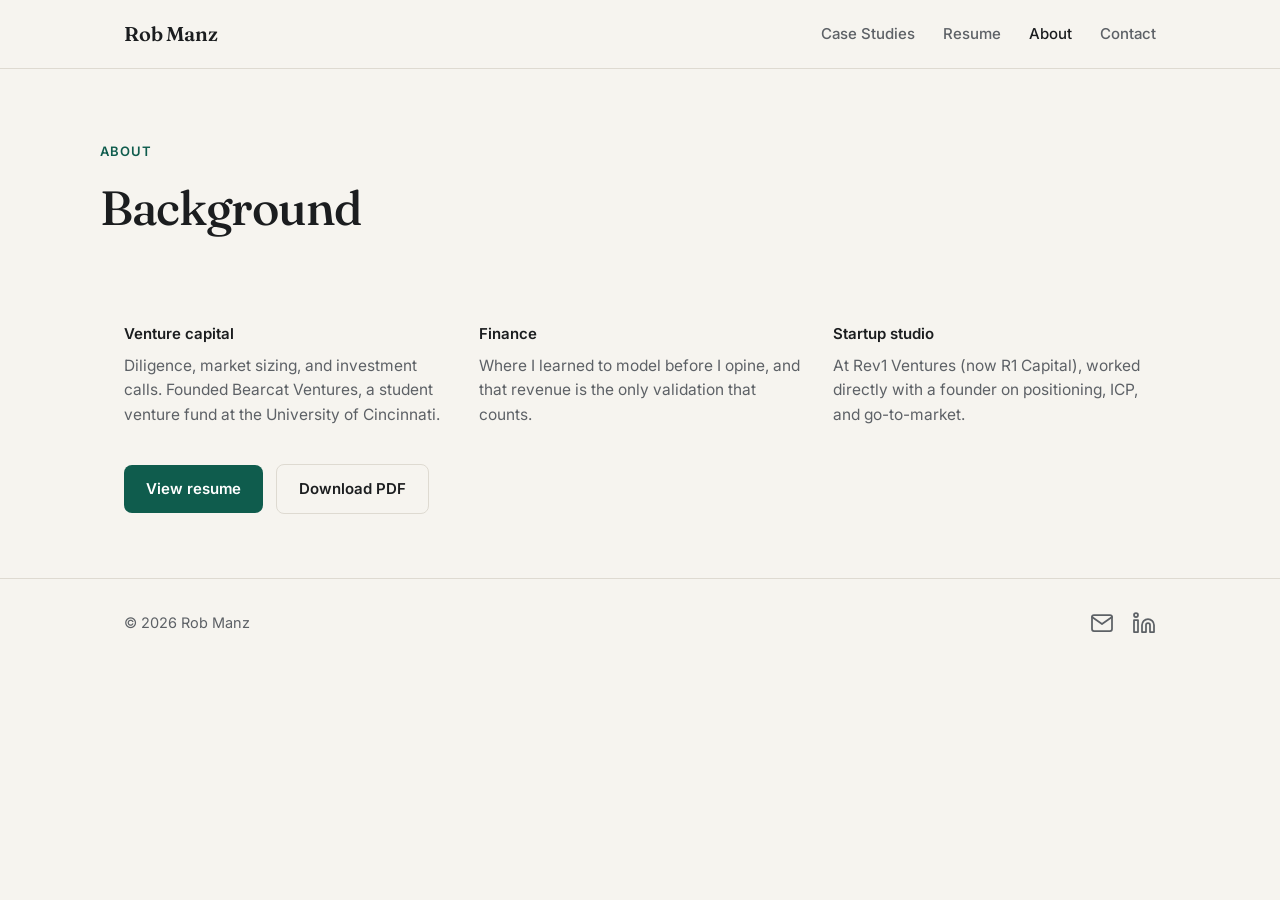
==== about.html @ a371ab64 "Revert design system revision Restore the previous design while keeping the separate pages.  Co-Auth" ====
<!doctype html>
<html lang="en">
<head>
  <meta charset="utf-8">
  <meta name="viewport" content="width=device-width, initial-scale=1">
  <title>About · Rob Manz</title>
  <meta name="description" content="About Rob Manz: venture capital, finance, and startup studio background.">
  <link rel="preconnect" href="https://fonts.googleapis.com">
  <link rel="preconnect" href="https://fonts.gstatic.com" crossorigin>
  <link href="https://fonts.googleapis.com/css2?family=Fraunces:opsz,wght@9..144,500;9..144,600&family=Inter:wght@400;500;600&display=swap" rel="stylesheet">
  <link rel="stylesheet" href="styles.css">
</head>
<body>

  <header>
    <nav class="wrap nav" aria-label="Main">
      <a class="logo" href="index.html">Rob Manz</a>
      <ul>
        <li><a href="case-studies.html">Case Studies</a></li>
        <li><a href="resume.html">Resume</a></li>
        <li><a href="about.html" aria-current="page">About</a></li>
        <li><a href="contact.html">Contact</a></li>
      </ul>
    </nav>
  </header>

  <main>
    <div class="wrap page-head">
      <p class="eyebrow">About</p>
      <h1>Background</h1>
    </div>

    <!-- 3. Background strip -->
    <section>
      <div class="wrap">
        <div class="bg-grid">
          <div>
            <h3>Venture capital</h3>
            <p>Diligence, market sizing, and investment calls. Founded Bearcat Ventures, a student venture fund at the University of Cincinnati.</p>
          </div>
          <div>
            <h3>Finance</h3>
            <p>Where I learned to model before I opine, and that revenue is the only validation that counts.</p>
          </div>
          <div>
            <h3>Startup studio</h3>
            <p>At Rev1 Ventures (now R1 Capital), worked directly with a founder on positioning, ICP, and go-to-market.</p>
          </div>
        </div>
        <a class="btn" href="resume.html">View resume</a>
        <a class="btn ghost" href="assets/rob-manz-resume.pdf">Download PDF</a>
      </div>
    </section>
  </main>

  <footer>
    <div class="wrap row">
      <span>© 2026 Rob Manz</span>
      <div class="links">
        <a href="mailto:manz.rob@gmail.com" aria-label="Email" title="Email">
          <svg viewBox="0 0 24 24" width="24" height="24" fill="none" stroke="currentColor" stroke-width="1.75" stroke-linecap="round" stroke-linejoin="round" aria-hidden="true"><path d="M4 4h16c1.1 0 2 .9 2 2v12c0 1.1-.9 2-2 2H4c-1.1 0-2-.9-2-2V6c0-1.1.9-2 2-2z"/><polyline points="22,6 12,13 2,6"/></svg>
        </a>
        <!-- TODO: replace with your LinkedIn URL -->
        <a href="https://www.linkedin.com/in/YOUR-HANDLE" aria-label="LinkedIn" title="LinkedIn">
          <svg viewBox="0 0 24 24" width="24" height="24" fill="none" stroke="currentColor" stroke-width="1.75" stroke-linecap="round" stroke-linejoin="round" aria-hidden="true"><path d="M16 8a6 6 0 0 1 6 6v7h-4v-7a2 2 0 0 0-2-2 2 2 0 0 0-2 2v7h-4v-7a6 6 0 0 1 6-6z"/><rect x="2" y="9" width="4" height="12"/><circle cx="4" cy="4" r="2"/></svg>
        </a>
      </div>
    </div>
  </footer>

</body>
</html>
---- styles.css ----
:root {
  --bg: #f6f4ef;
  --surface: #ffffff;
  --ink: #1b1d1f;
  --muted: #5d6166;
  --line: #dedad1;
  --accent: #0f5c4d;
  --accent-ink: #ffffff;
  --max: 1080px;
}
@media (prefers-color-scheme: dark) {
  :root:not([data-theme="light"]) {
    --bg: #131514;
    --surface: #1b1e1d;
    --ink: #ecebe6;
    --muted: #a3a7a4;
    --line: #2c302e;
    --accent: #5fc2a8;
    --accent-ink: #0d1412;
  }
}
:root[data-theme="dark"] {
  --bg: #131514;
  --surface: #1b1e1d;
  --ink: #ecebe6;
  --muted: #a3a7a4;
  --line: #2c302e;
  --accent: #5fc2a8;
  --accent-ink: #0d1412;
}

* { box-sizing: border-box; }
html { -webkit-text-size-adjust: 100%; }
body {
  margin: 0;
  background: var(--bg);
  color: var(--ink);
  font: 400 17px/1.6 "Inter", system-ui, -apple-system, sans-serif;
}
a { color: inherit; }
.wrap { max-width: var(--max); margin: 0 auto; padding: 0 24px; }

/* Header */
header { border-bottom: 1px solid var(--line); }
.nav { display: flex; align-items: center; justify-content: space-between; height: 68px; gap: 16px; }
.logo { font: 600 20px/1 "Fraunces", Georgia, serif; text-decoration: none; letter-spacing: -0.01em; }
.nav ul { display: flex; gap: 28px; list-style: none; margin: 0; padding: 0; }
.nav ul a { text-decoration: none; color: var(--muted); font-size: 15px; font-weight: 500; }
.nav ul a:hover { color: var(--ink); }

/* Hero */
.hero { padding: 96px 0 72px; }
.eyebrow { font-size: 13px; font-weight: 600; letter-spacing: 0.08em; text-transform: uppercase; color: var(--accent); margin: 0 0 20px; }
h1 {
  font: 500 clamp(36px, 6vw, 60px)/1.08 "Fraunces", Georgia, serif;
  letter-spacing: -0.02em;
  margin: 0 0 28px;
  max-width: 17ch;
}
.lede { font-size: 19px; color: var(--muted); max-width: 60ch; margin: 0; }

/* Sections */
section { padding: 64px 0; border-top: 1px solid var(--line); }
.section-head { display: flex; align-items: baseline; justify-content: space-between; gap: 16px; margin-bottom: 32px; }
h2 { font: 500 28px/1.2 "Fraunces", Georgia, serif; letter-spacing: -0.01em; margin: 0; }
.see-all { font-size: 15px; font-weight: 500; color: var(--accent); text-decoration: none; white-space: nowrap; }

/* Case study cards */
.cards { display: grid; grid-template-columns: repeat(3, 1fr); gap: 20px; }
.card {
  display: flex; flex-direction: column;
  background: var(--surface);
  border: 1px solid var(--line);
  border-radius: 10px;
  padding: 28px 24px 24px;
  text-decoration: none;
  transition: border-color .15s, transform .15s;
}
.card:hover { border-color: var(--accent); transform: translateY(-2px); }
.card .tag { font-size: 12px; font-weight: 600; letter-spacing: 0.06em; text-transform: uppercase; color: var(--muted); margin-bottom: 14px; }
.card h3 { font: 600 21px/1.25 "Fraunces", Georgia, serif; margin: 0 0 12px; }
.card p { color: var(--muted); font-size: 15.5px; margin: 0 0 24px; flex: 1; }
.card .more { font-size: 15px; font-weight: 600; color: var(--accent); }

/* Background strip */
.bg-grid { display: grid; grid-template-columns: repeat(3, 1fr); gap: 32px; margin-bottom: 36px; }
.bg-grid h3 { font-size: 15px; font-weight: 600; margin: 0 0 8px; }
.bg-grid p { color: var(--muted); font-size: 15.5px; margin: 0; }
.btn {
  display: inline-block;
  background: var(--accent); color: var(--accent-ink);
  font-weight: 600; font-size: 15px;
  padding: 12px 22px; border-radius: 8px;
  text-decoration: none;
}
.btn.ghost { background: transparent; color: var(--ink); border: 1px solid var(--line); margin-left: 8px; }

/* CTA */
.cta { text-align: left; }
.cta h2 { font-size: clamp(28px, 4vw, 40px); max-width: 22ch; margin-bottom: 16px; }
.cta p { color: var(--muted); margin: 0 0 28px; max-width: 52ch; }

/* Footer */
footer { border-top: 1px solid var(--line); padding: 32px 0 48px; color: var(--muted); font-size: 14.5px; }
footer .row { display: flex; justify-content: space-between; gap: 16px; flex-wrap: wrap; }
footer a { text-decoration: none; }
footer a:hover { color: var(--ink); }
footer .row { align-items: center; }
footer .links { display: flex; gap: 18px; align-items: center; }
footer .links a { display: inline-flex; width: 24px; height: 24px; }
footer .links a svg { width: 100%; height: 100%; display: block; }

@media (max-width: 820px) {
  .cards, .bg-grid { grid-template-columns: 1fr; }
  .hero { padding: 64px 0 48px; }
}
@media (max-width: 560px) {
  .wrap { padding: 0 16px; }
  .nav { height: auto; padding: 16px 0; flex-direction: column; align-items: flex-start; gap: 12px; }
  .nav ul { gap: 18px; flex-wrap: wrap; }
  .btn.ghost { margin: 12px 0 0; }
}

/* Page intro (non-home pages) */
.page-head { padding: 72px 0 8px; }
.page-head h1 { font-size: clamp(32px, 5vw, 48px); margin-bottom: 16px; max-width: 22ch; }
.page-head + section { border-top: 0; }
.nav ul a[aria-current="page"] { color: var(--ink); }
.home-links { margin-top: 36px; }
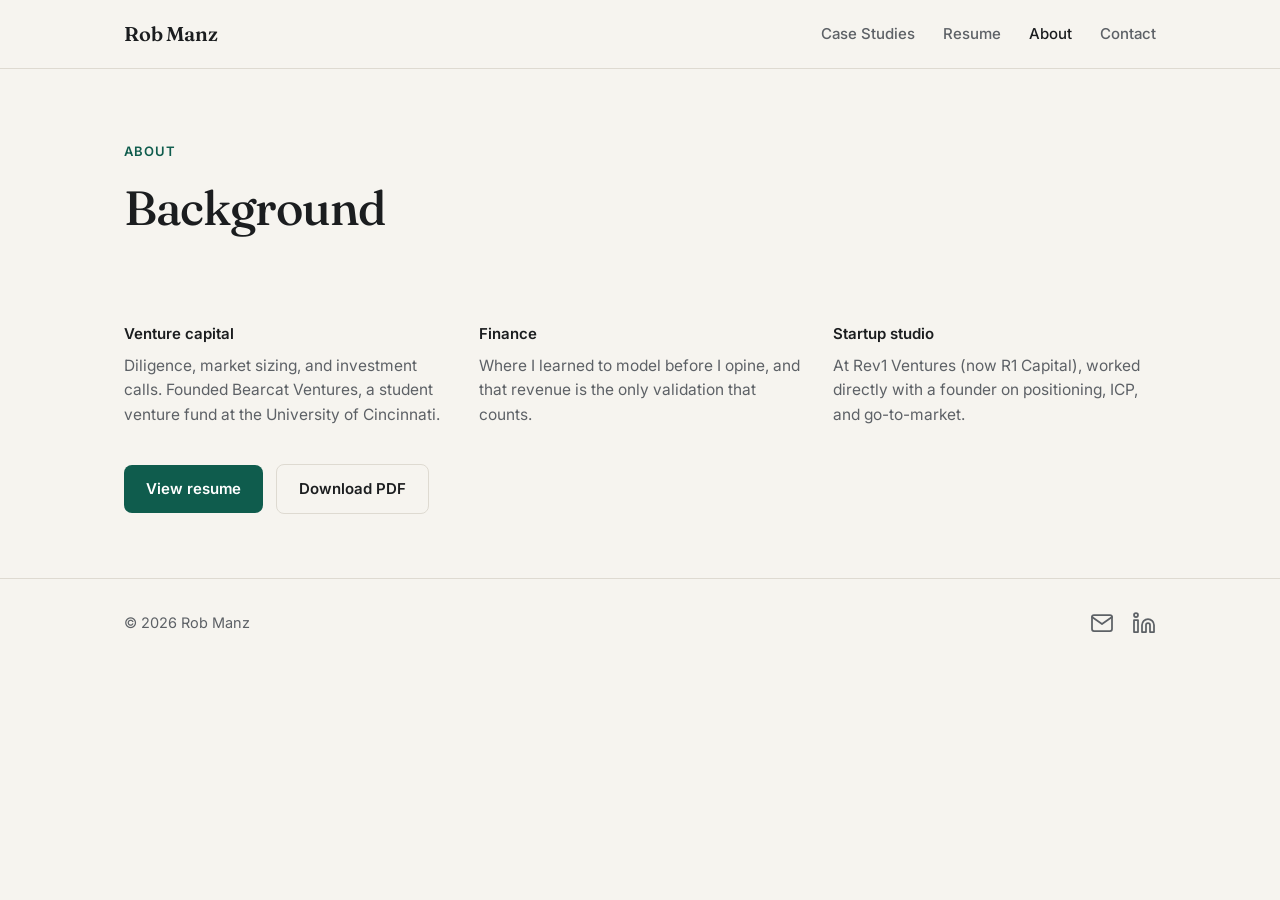
==== commit 739d7ec0: "Point email links to info@robmanz.com Co-Authored-By: Claude Opus 5.5 <noreply@anthropic.com> Claude" ====
--- a/about.html
+++ b/about.html
@@ -57,7 +57,7 @@
     <div class="wrap row">
       <span>© 2026 Rob Manz</span>
       <div class="links">
-        <a href="mailto:manz.rob@gmail.com" aria-label="Email" title="Email">
+        <a href="mailto:info@robmanz.com" aria-label="Email" title="Email">
           <svg viewBox="0 0 24 24" width="24" height="24" fill="none" stroke="currentColor" stroke-width="1.75" stroke-linecap="round" stroke-linejoin="round" aria-hidden="true"><path d="M4 4h16c1.1 0 2 .9 2 2v12c0 1.1-.9 2-2 2H4c-1.1 0-2-.9-2-2V6c0-1.1.9-2 2-2z"/><polyline points="22,6 12,13 2,6"/></svg>
         </a>
         <!-- TODO: replace with your LinkedIn URL -->
--- a/styles.css
+++ b/styles.css
@@ -49,7 +49,7 @@
 .nav ul a:hover { color: var(--ink); }
 
 /* Hero */
-.hero { padding: 96px 0 72px; }
+.hero { padding-block: 96px 72px; }
 .eyebrow { font-size: 13px; font-weight: 600; letter-spacing: 0.08em; text-transform: uppercase; color: var(--accent); margin: 0 0 20px; }
 h1 {
   font: 500 clamp(36px, 6vw, 60px)/1.08 "Fraunces", Georgia, serif;
@@ -112,17 +112,17 @@
 
 @media (max-width: 820px) {
   .cards, .bg-grid { grid-template-columns: 1fr; }
-  .hero { padding: 64px 0 48px; }
+  .hero { padding-block: 64px 48px; }
 }
 @media (max-width: 560px) {
   .wrap { padding: 0 16px; }
-  .nav { height: auto; padding: 16px 0; flex-direction: column; align-items: flex-start; gap: 12px; }
+  .nav { height: auto; padding-block: 16px; flex-direction: column; align-items: flex-start; gap: 12px; }
   .nav ul { gap: 18px; flex-wrap: wrap; }
   .btn.ghost { margin: 12px 0 0; }
 }
 
 /* Page intro (non-home pages) */
-.page-head { padding: 72px 0 8px; }
+.page-head { padding-block: 72px 8px; }
 .page-head h1 { font-size: clamp(32px, 5vw, 48px); margin-bottom: 16px; max-width: 22ch; }
 .page-head + section { border-top: 0; }
 .nav ul a[aria-current="page"] { color: var(--ink); }
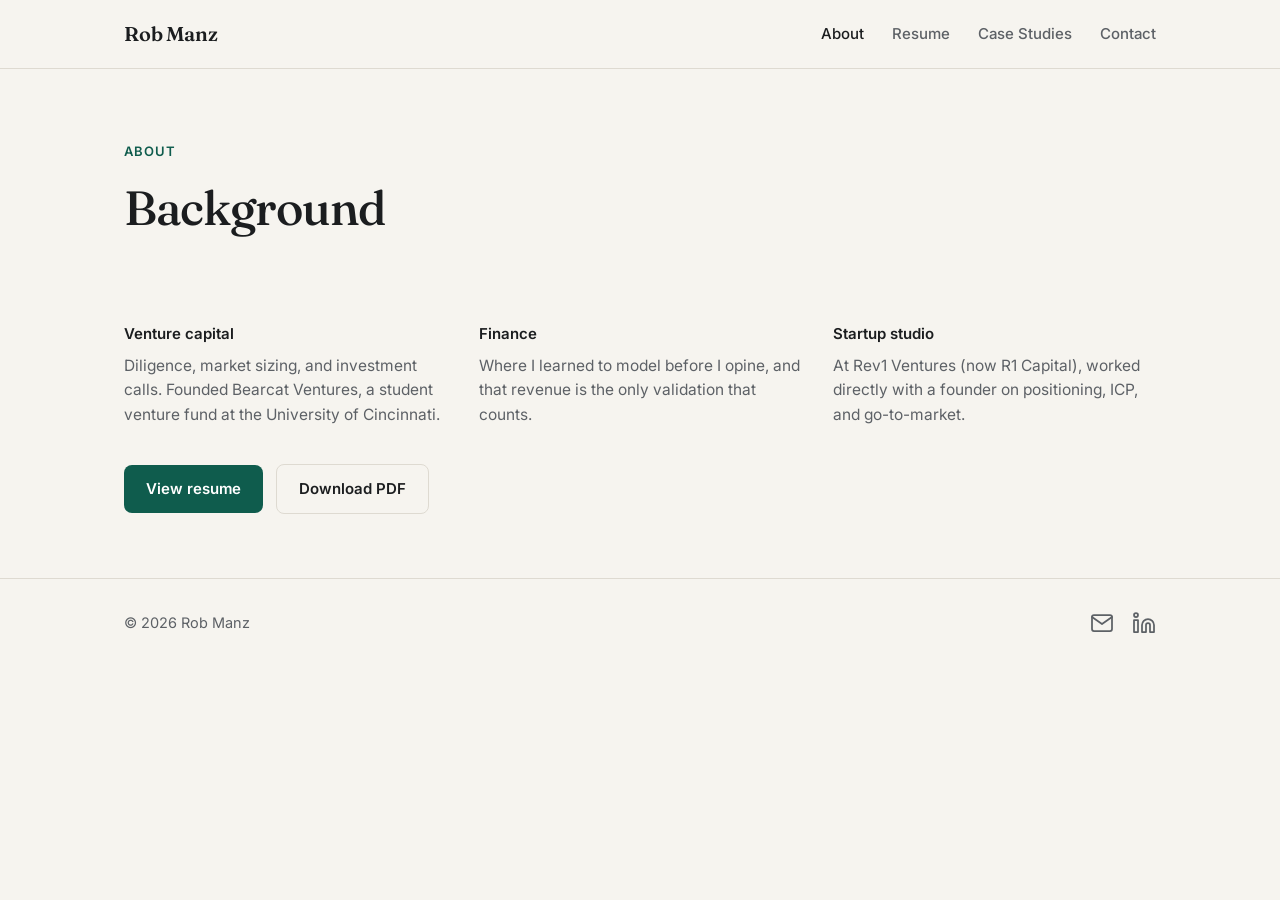
==== commit 6c38b2b3: "Reorder nav: About, Resume, Case Studies, Contact Co-Authored-By: Claude Opus 5.5 <noreply@anthropic" ====
--- a/about.html
+++ b/about.html
@@ -16,9 +16,9 @@
     <nav class="wrap nav" aria-label="Main">
       <a class="logo" href="index.html">Rob Manz</a>
       <ul>
+        <li><a href="about.html" aria-current="page">About</a></li>
+        <li><a href="resume.html">Resume</a></li>
         <li><a href="case-studies.html">Case Studies</a></li>
-        <li><a href="resume.html">Resume</a></li>
-        <li><a href="about.html" aria-current="page">About</a></li>
         <li><a href="contact.html">Contact</a></li>
       </ul>
     </nav>
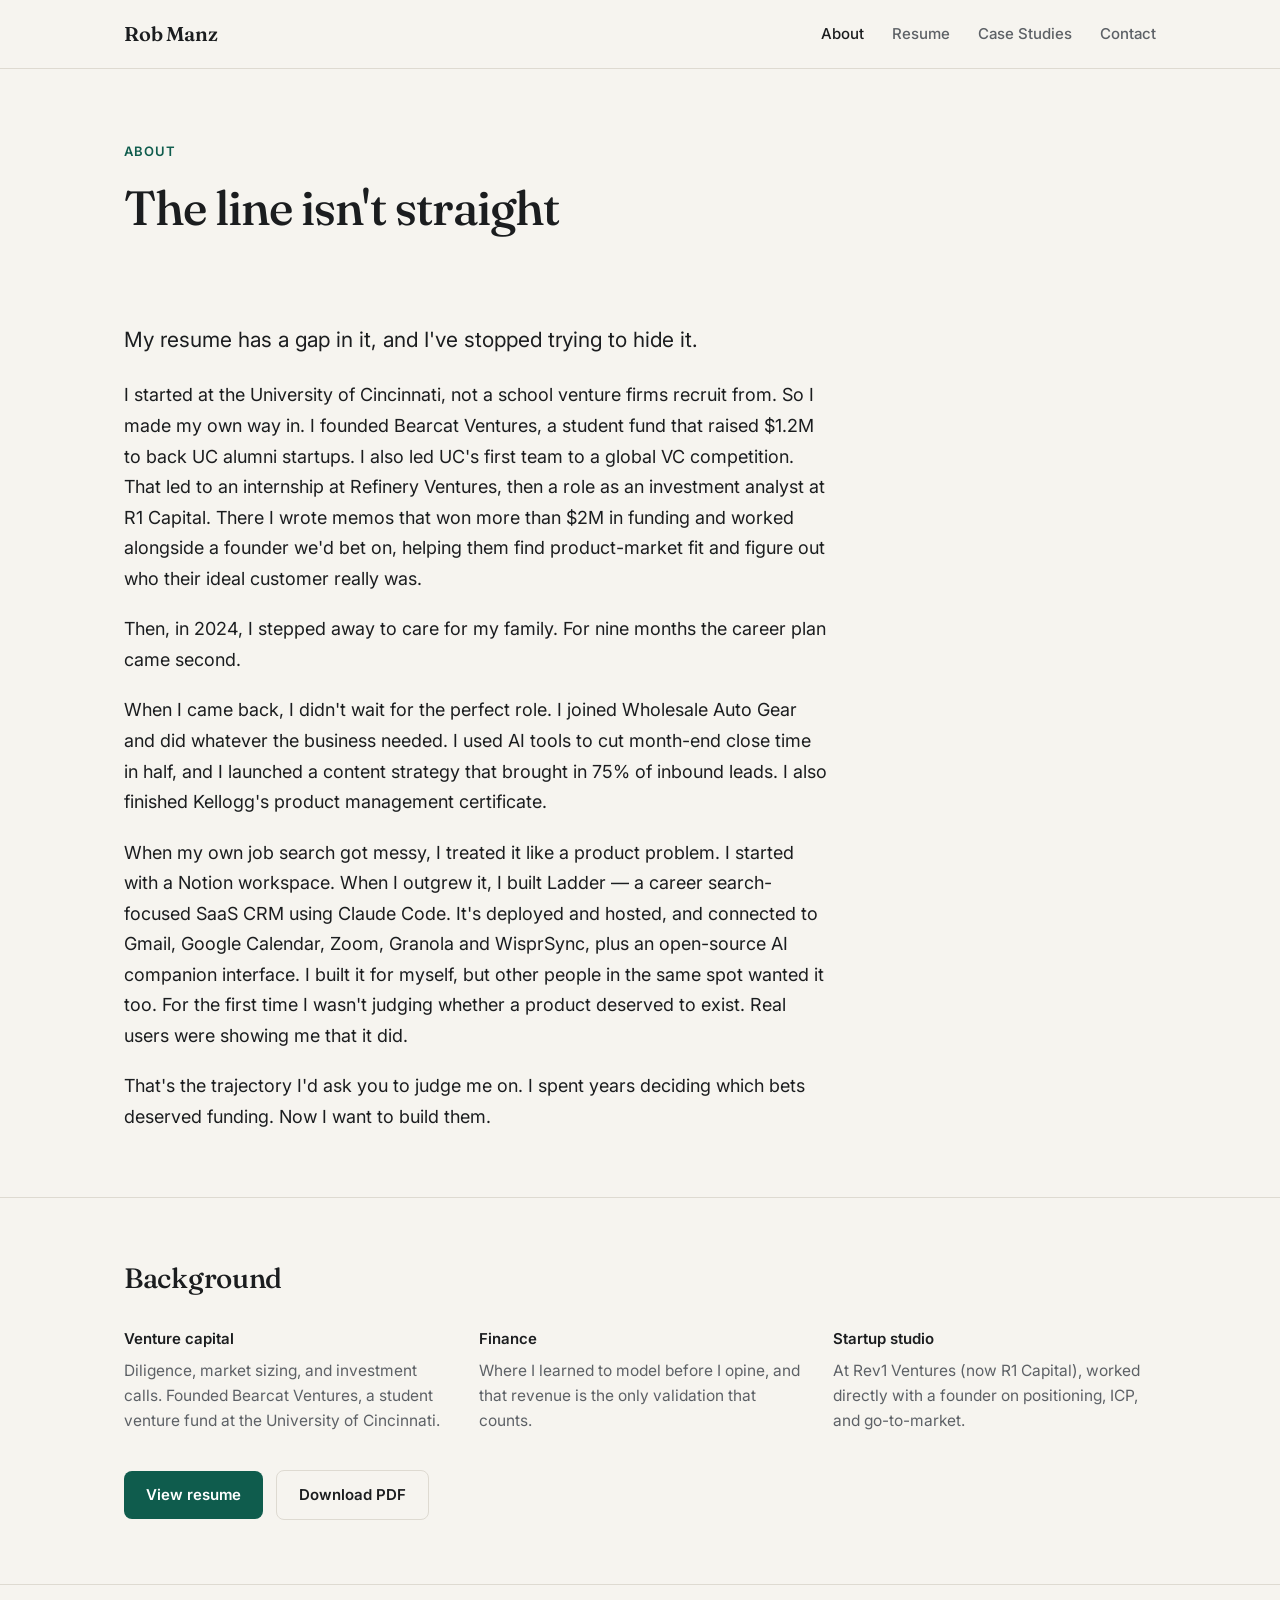
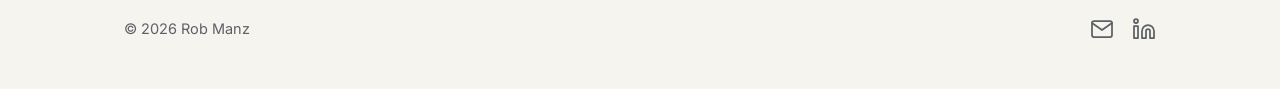
==== commit e7787223: "Add personal story to top of About page Co-Authored-By: Claude Opus 5.5 <noreply@anthropic.com> Clau" ====
--- a/about.html
+++ b/about.html
@@ -27,12 +27,25 @@
   <main>
     <div class="wrap page-head">
       <p class="eyebrow">About</p>
-      <h1>Background</h1>
+      <h1>The line isn't straight</h1>
     </div>
 
-    <!-- 3. Background strip -->
+    <!-- Story -->
+    <section class="story">
+      <div class="wrap">
+        <p>My resume has a gap in it, and I've stopped trying to hide it.</p>
+        <p>I started at the University of Cincinnati, not a school venture firms recruit from. So I made my own way in. I founded Bearcat Ventures, a student fund that raised $1.2M to back UC alumni startups. I also led UC's first team to a global VC competition. That led to an internship at Refinery Ventures, then a role as an investment analyst at R1 Capital. There I wrote memos that won more than $2M in funding and worked alongside a founder we'd bet on, helping them find product-market fit and figure out who their ideal customer really was.</p>
+        <p>Then, in 2024, I stepped away to care for my family. For nine months the career plan came second.</p>
+        <p>When I came back, I didn't wait for the perfect role. I joined Wholesale Auto Gear and did whatever the business needed. I used AI tools to cut month-end close time in half, and I launched a content strategy that brought in 75% of inbound leads. I also finished Kellogg's product management certificate.</p>
+        <p>When my own job search got messy, I treated it like a product problem. I started with a Notion workspace. When I outgrew it, I built Ladder — a career search-focused SaaS CRM using Claude Code. It's deployed and hosted, and connected to Gmail, Google Calendar, Zoom, Granola and WisprSync, plus an open-source AI companion interface. I built it for myself, but other people in the same spot wanted it too. For the first time I wasn't judging whether a product deserved to exist. Real users were showing me that it did.</p>
+        <p>That's the trajectory I'd ask you to judge me on. I spent years deciding which bets deserved funding. Now I want to build them.</p>
+      </div>
+    </section>
+
+    <!-- Background strip -->
     <section>
       <div class="wrap">
+        <div class="section-head"><h2>Background</h2></div>
         <div class="bg-grid">
           <div>
             <h3>Venture capital</h3>
--- a/styles.css
+++ b/styles.css
@@ -128,3 +128,31 @@
 .nav ul a[aria-current="page"] { color: var(--ink); }
 .home-links { margin-top: 36px; }
 
+
+/* Resume */
+.r-contact { color: var(--muted); font-size: 15.5px; margin: 0 0 24px; }
+.r-contact a { text-decoration: none; }
+.r-contact a:hover { color: var(--ink); text-decoration: underline; }
+.r-sec { padding: 40px 0; }
+.r-sec h2 { margin-bottom: 24px; }
+.r-summary { max-width: 70ch; margin: 0; }
+.r-item { margin-bottom: 28px; }
+.r-item:last-child { margin-bottom: 0; }
+.r-head { display: flex; justify-content: space-between; align-items: baseline; gap: 8px 24px; flex-wrap: wrap; }
+.r-head h3 { font-size: 17px; font-weight: 600; margin: 0; }
+.r-org { font-weight: 400; color: var(--muted); }
+.r-date { color: var(--muted); font-size: 15px; white-space: nowrap; }
+.r-item ul { margin: 10px 0 0; padding-left: 20px; max-width: 75ch; }
+.r-item li { margin-bottom: 6px; font-size: 16px; }
+.r-skills { display: grid; grid-template-columns: max-content 1fr; gap: 10px 24px; margin: 0; }
+.r-skills dt { font-weight: 600; }
+.r-skills dd { margin: 0; color: var(--muted); }
+@media (max-width: 560px) {
+  .r-skills { grid-template-columns: 1fr; gap: 2px; }
+  .r-skills dd { margin-bottom: 10px; }
+}
+
+/* About story */
+.story p { max-width: 64ch; margin: 0 0 1.1em; font-size: 18px; line-height: 1.7; }
+.story p:first-child { font-size: 21px; color: var(--ink); }
+.story p:last-child { margin-bottom: 0; }
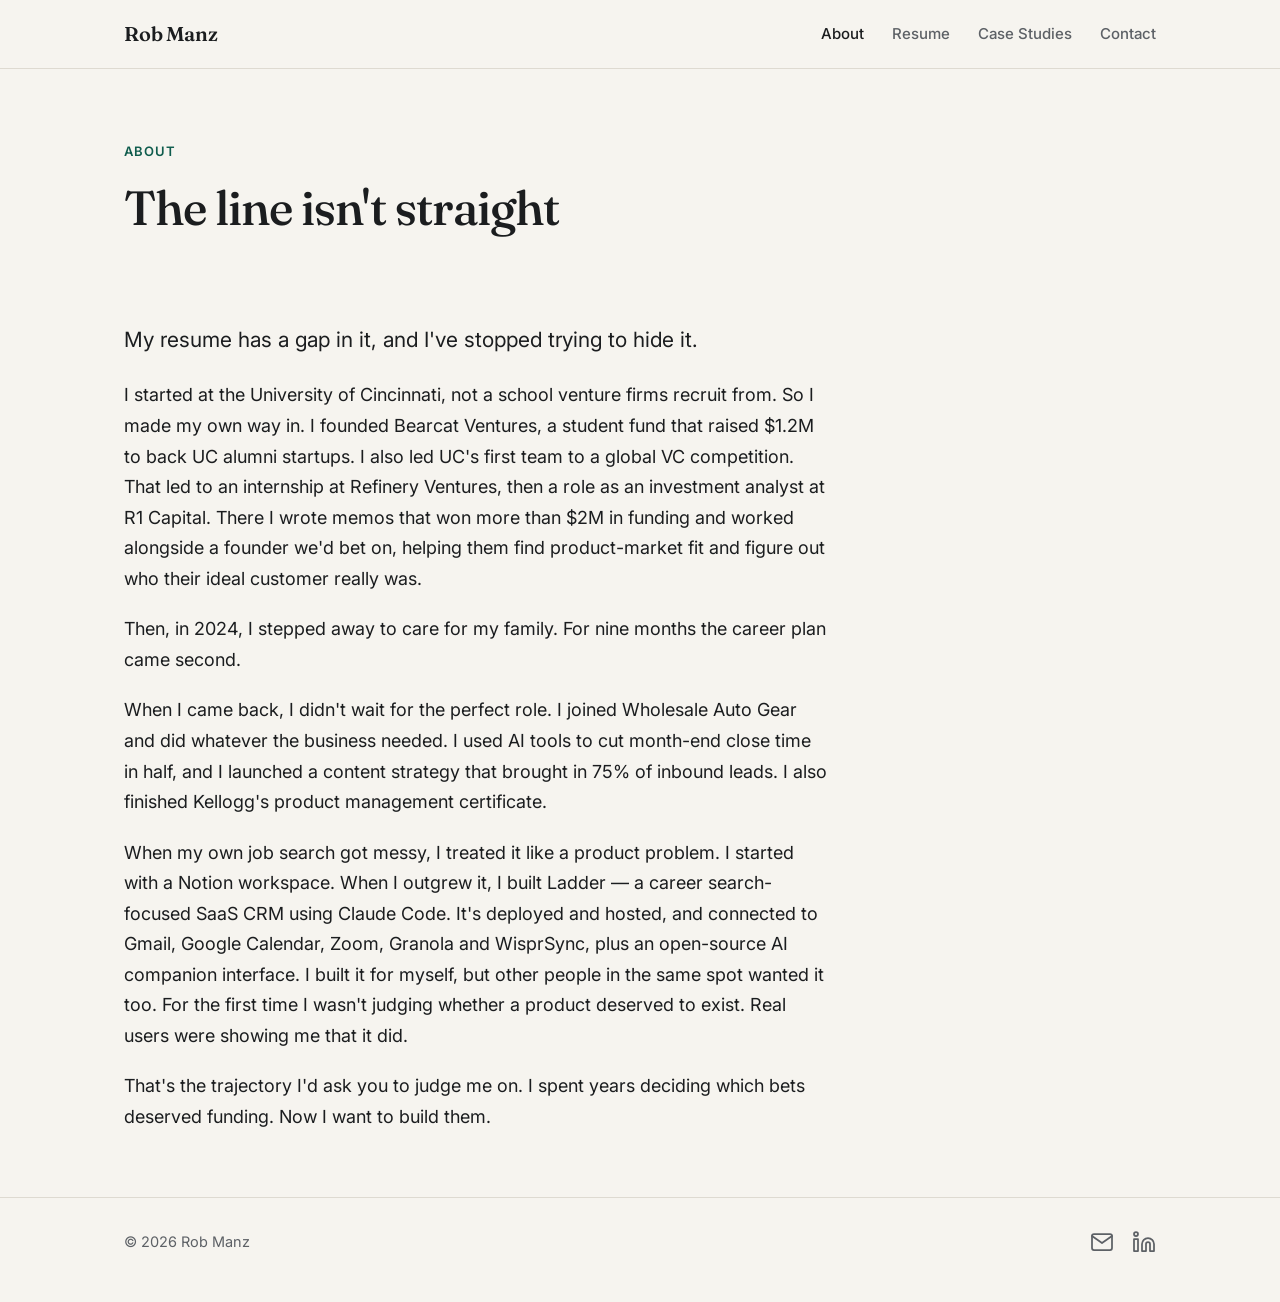
==== commit aeed2e8e: "Remove redundant Background section from About page Co-Authored-By: Claude Opus 5.5 <noreply@anthrop" ====
--- a/about.html
+++ b/about.html
@@ -42,28 +42,6 @@
       </div>
     </section>
 
-    <!-- Background strip -->
-    <section>
-      <div class="wrap">
-        <div class="section-head"><h2>Background</h2></div>
-        <div class="bg-grid">
-          <div>
-            <h3>Venture capital</h3>
-            <p>Diligence, market sizing, and investment calls. Founded Bearcat Ventures, a student venture fund at the University of Cincinnati.</p>
-          </div>
-          <div>
-            <h3>Finance</h3>
-            <p>Where I learned to model before I opine, and that revenue is the only validation that counts.</p>
-          </div>
-          <div>
-            <h3>Startup studio</h3>
-            <p>At Rev1 Ventures (now R1 Capital), worked directly with a founder on positioning, ICP, and go-to-market.</p>
-          </div>
-        </div>
-        <a class="btn" href="resume.html">View resume</a>
-        <a class="btn ghost" href="assets/rob-manz-resume.pdf">Download PDF</a>
-      </div>
-    </section>
   </main>
 
   <footer>
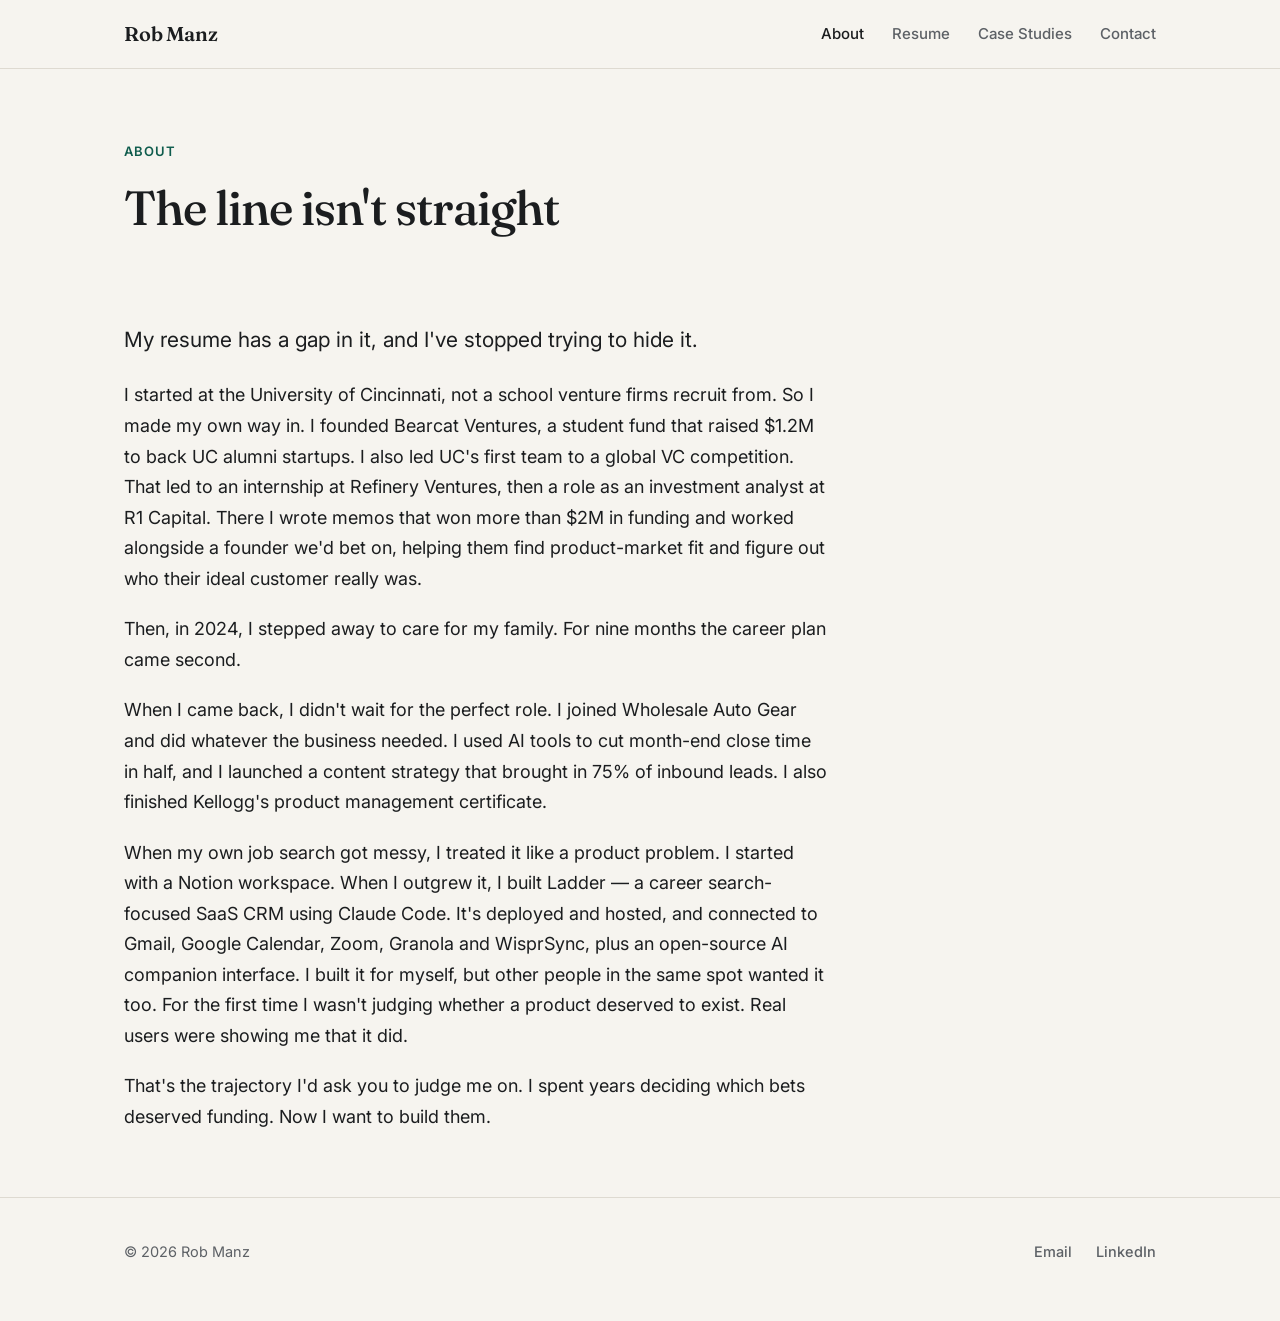
==== commit f2e0778d: "Replace footer icons with text links; fix LinkedIn URL Co-Authored-By: Claude Opus 5.5 <noreply@anth" ====
--- a/about.html
+++ b/about.html
@@ -48,13 +48,8 @@
     <div class="wrap row">
       <span>© 2026 Rob Manz</span>
       <div class="links">
-        <a href="mailto:info@robmanz.com" aria-label="Email" title="Email">
-          <svg viewBox="0 0 24 24" width="24" height="24" fill="none" stroke="currentColor" stroke-width="1.75" stroke-linecap="round" stroke-linejoin="round" aria-hidden="true"><path d="M4 4h16c1.1 0 2 .9 2 2v12c0 1.1-.9 2-2 2H4c-1.1 0-2-.9-2-2V6c0-1.1.9-2 2-2z"/><polyline points="22,6 12,13 2,6"/></svg>
-        </a>
-        <!-- TODO: replace with your LinkedIn URL -->
-        <a href="https://www.linkedin.com/in/YOUR-HANDLE" aria-label="LinkedIn" title="LinkedIn">
-          <svg viewBox="0 0 24 24" width="24" height="24" fill="none" stroke="currentColor" stroke-width="1.75" stroke-linecap="round" stroke-linejoin="round" aria-hidden="true"><path d="M16 8a6 6 0 0 1 6 6v7h-4v-7a2 2 0 0 0-2-2 2 2 0 0 0-2 2v7h-4v-7a6 6 0 0 1 6-6z"/><rect x="2" y="9" width="4" height="12"/><circle cx="4" cy="4" r="2"/></svg>
-        </a>
+        <a href="mailto:info@robmanz.com">Email</a>
+        <a href="https://www.linkedin.com/in/robmanz">LinkedIn</a>
       </div>
     </div>
   </footer>
--- a/styles.css
+++ b/styles.css
@@ -106,9 +106,9 @@
 footer a { text-decoration: none; }
 footer a:hover { color: var(--ink); }
 footer .row { align-items: center; }
-footer .links { display: flex; gap: 18px; align-items: center; }
-footer .links a { display: inline-flex; width: 24px; height: 24px; }
-footer .links a svg { width: 100%; height: 100%; display: block; }
+footer .links { display: flex; gap: 24px; align-items: center; }
+footer .links a { font-weight: 500; color: var(--muted); padding: 10px 0; }
+footer .links a:hover { color: var(--ink); text-decoration: underline; text-underline-offset: 4px; }
 
 @media (max-width: 820px) {
   .cards, .bg-grid { grid-template-columns: 1fr; }
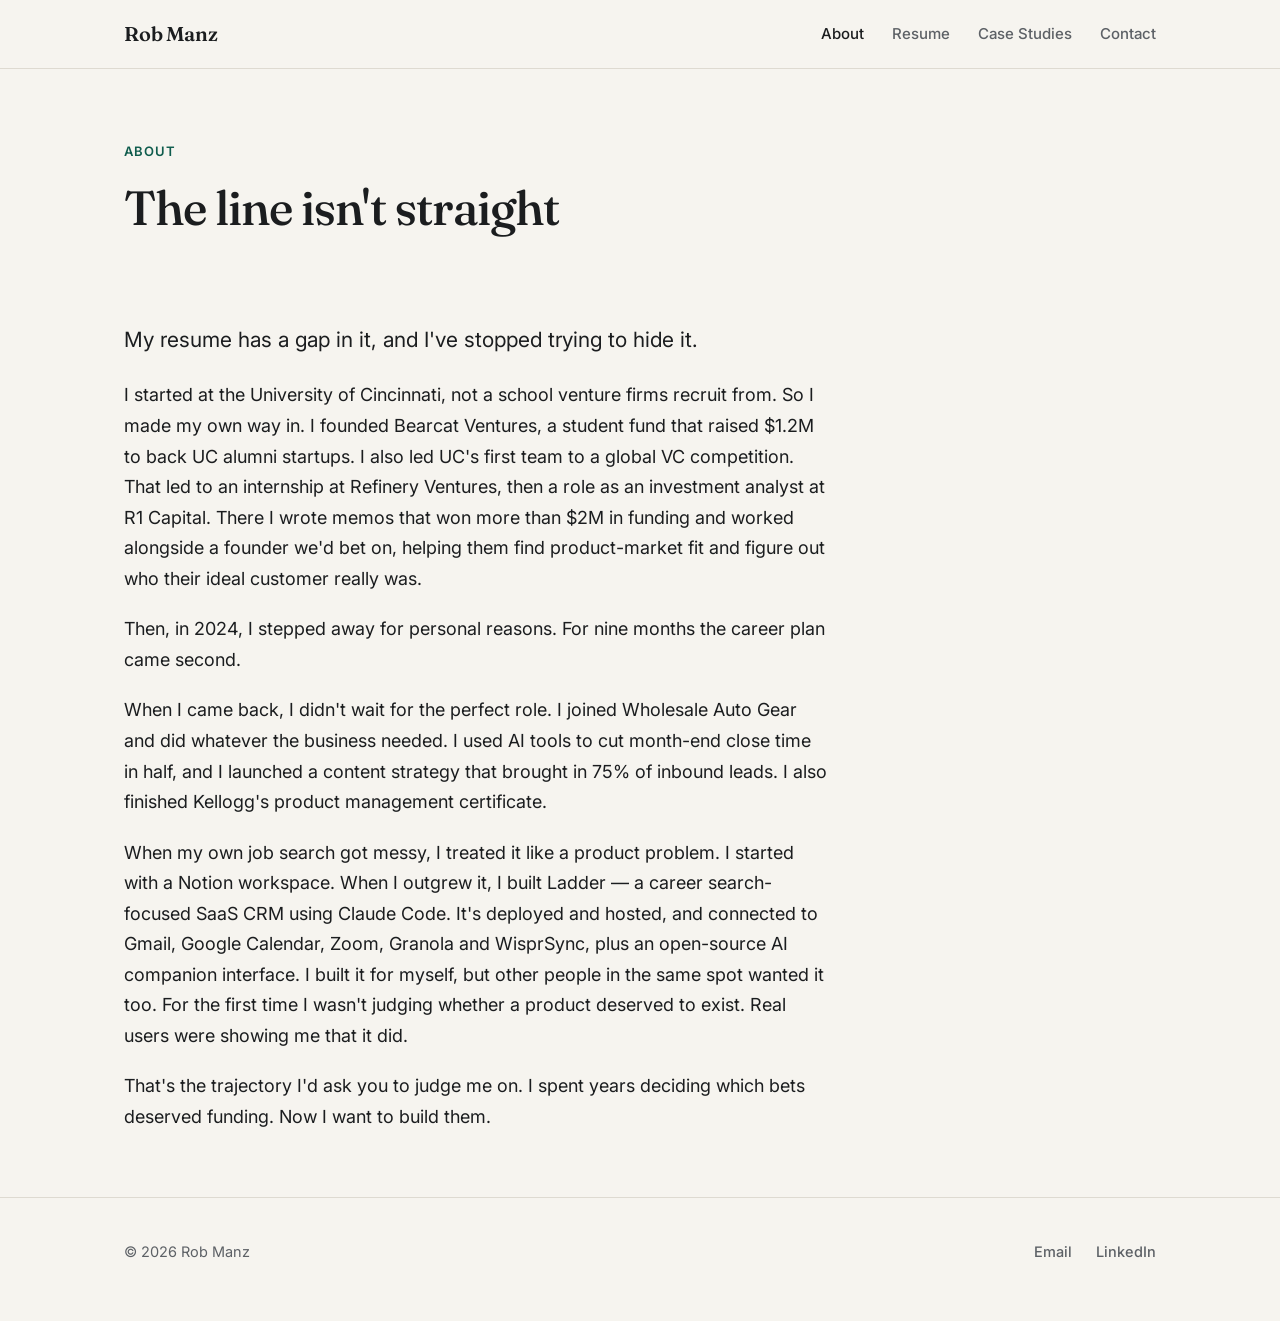
==== commit 7ecbf4c7: "About: refer to career break as personal reasons Co-Authored-By: Claude Opus 5.5 <noreply@anthropic." ====
--- a/about.html
+++ b/about.html
@@ -4,7 +4,7 @@
   <meta charset="utf-8">
   <meta name="viewport" content="width=device-width, initial-scale=1">
   <title>About · Rob Manz</title>
-  <meta name="description" content="About Rob Manz: venture capital, finance, and startup studio background.">
+  <meta name="description" content="How Rob Manz went from venture capital to building products.">
   <link rel="preconnect" href="https://fonts.googleapis.com">
   <link rel="preconnect" href="https://fonts.gstatic.com" crossorigin>
   <link href="https://fonts.googleapis.com/css2?family=Fraunces:opsz,wght@9..144,500;9..144,600&family=Inter:wght@400;500;600&display=swap" rel="stylesheet">
@@ -35,7 +35,7 @@
       <div class="wrap">
         <p>My resume has a gap in it, and I've stopped trying to hide it.</p>
         <p>I started at the University of Cincinnati, not a school venture firms recruit from. So I made my own way in. I founded Bearcat Ventures, a student fund that raised $1.2M to back UC alumni startups. I also led UC's first team to a global VC competition. That led to an internship at Refinery Ventures, then a role as an investment analyst at R1 Capital. There I wrote memos that won more than $2M in funding and worked alongside a founder we'd bet on, helping them find product-market fit and figure out who their ideal customer really was.</p>
-        <p>Then, in 2024, I stepped away to care for my family. For nine months the career plan came second.</p>
+        <p>Then, in 2024, I stepped away for personal reasons. For nine months the career plan came second.</p>
         <p>When I came back, I didn't wait for the perfect role. I joined Wholesale Auto Gear and did whatever the business needed. I used AI tools to cut month-end close time in half, and I launched a content strategy that brought in 75% of inbound leads. I also finished Kellogg's product management certificate.</p>
         <p>When my own job search got messy, I treated it like a product problem. I started with a Notion workspace. When I outgrew it, I built Ladder — a career search-focused SaaS CRM using Claude Code. It's deployed and hosted, and connected to Gmail, Google Calendar, Zoom, Granola and WisprSync, plus an open-source AI companion interface. I built it for myself, but other people in the same spot wanted it too. For the first time I wasn't judging whether a product deserved to exist. Real users were showing me that it did.</p>
         <p>That's the trajectory I'd ask you to judge me on. I spent years deciding which bets deserved funding. Now I want to build them.</p>
--- a/styles.css
+++ b/styles.css
@@ -38,6 +38,7 @@
   font: 400 17px/1.6 "Inter", system-ui, -apple-system, sans-serif;
 }
 a { color: inherit; }
+a:focus-visible { outline: 2px solid var(--accent); outline-offset: 3px; border-radius: 4px; }
 .wrap { max-width: var(--max); margin: 0 auto; padding: 0 24px; }
 
 /* Header */
@@ -61,9 +62,7 @@
 
 /* Sections */
 section { padding: 64px 0; border-top: 1px solid var(--line); }
-.section-head { display: flex; align-items: baseline; justify-content: space-between; gap: 16px; margin-bottom: 32px; }
 h2 { font: 500 28px/1.2 "Fraunces", Georgia, serif; letter-spacing: -0.01em; margin: 0; }
-.see-all { font-size: 15px; font-weight: 500; color: var(--accent); text-decoration: none; white-space: nowrap; }
 
 /* Case study cards */
 .cards { display: grid; grid-template-columns: repeat(3, 1fr); gap: 20px; }
@@ -76,16 +75,13 @@
   text-decoration: none;
   transition: border-color .15s, transform .15s;
 }
-.card:hover { border-color: var(--accent); transform: translateY(-2px); }
+a.card:hover { border-color: var(--accent); transform: translateY(-2px); }
 .card .tag { font-size: 12px; font-weight: 600; letter-spacing: 0.06em; text-transform: uppercase; color: var(--muted); margin-bottom: 14px; }
 .card h3 { font: 600 21px/1.25 "Fraunces", Georgia, serif; margin: 0 0 12px; }
 .card p { color: var(--muted); font-size: 15.5px; margin: 0 0 24px; flex: 1; }
-.card .more { font-size: 15px; font-weight: 600; color: var(--accent); }
+.card .more { font-size: 15px; font-weight: 600; color: var(--muted); }
 
-/* Background strip */
-.bg-grid { display: grid; grid-template-columns: repeat(3, 1fr); gap: 32px; margin-bottom: 36px; }
-.bg-grid h3 { font-size: 15px; font-weight: 600; margin: 0 0 8px; }
-.bg-grid p { color: var(--muted); font-size: 15.5px; margin: 0; }
+/* Buttons */
 .btn {
   display: inline-block;
   background: var(--accent); color: var(--accent-ink);
@@ -96,22 +92,19 @@
 .btn.ghost { background: transparent; color: var(--ink); border: 1px solid var(--line); margin-left: 8px; }
 
 /* CTA */
-.cta { text-align: left; }
-.cta h2 { font-size: clamp(28px, 4vw, 40px); max-width: 22ch; margin-bottom: 16px; }
 .cta p { color: var(--muted); margin: 0 0 28px; max-width: 52ch; }
 
 /* Footer */
 footer { border-top: 1px solid var(--line); padding: 32px 0 48px; color: var(--muted); font-size: 14.5px; }
-footer .row { display: flex; justify-content: space-between; gap: 16px; flex-wrap: wrap; }
+footer .row { display: flex; justify-content: space-between; align-items: center; gap: 16px; flex-wrap: wrap; }
 footer a { text-decoration: none; }
 footer a:hover { color: var(--ink); }
-footer .row { align-items: center; }
 footer .links { display: flex; gap: 24px; align-items: center; }
 footer .links a { font-weight: 500; color: var(--muted); padding: 10px 0; }
 footer .links a:hover { color: var(--ink); text-decoration: underline; text-underline-offset: 4px; }
 
 @media (max-width: 820px) {
-  .cards, .bg-grid { grid-template-columns: 1fr; }
+  .cards { grid-template-columns: 1fr; }
   .hero { padding-block: 64px 48px; }
 }
 @media (max-width: 560px) {
@@ -127,7 +120,6 @@
 .page-head + section { border-top: 0; }
 .nav ul a[aria-current="page"] { color: var(--ink); }
 .home-links { margin-top: 36px; }
-
 
 /* Resume */
 .r-contact { color: var(--muted); font-size: 15.5px; margin: 0 0 24px; }
